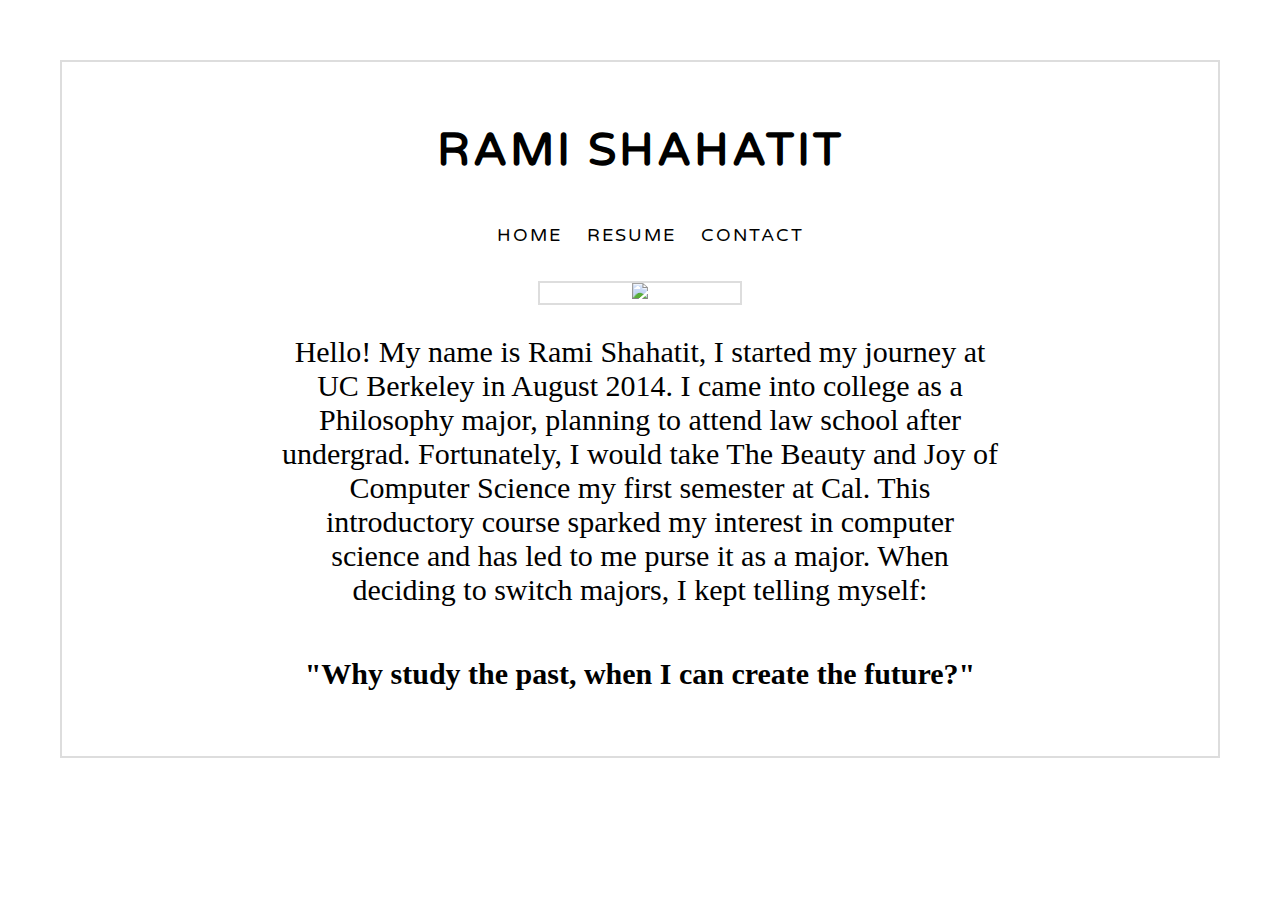
==== index.html @ 4528e90c "should look good on phones now too" ====
<!DOCTYPE html>
<html>
	<head>
  	<title>Rami Shahatit</title>
	<meta name="viewport" content="width=device-width, initial-scale=1.0">
    
    
    <link rel="stylesheet" type="text/css" href="style.css">
    
    <link href="https://fonts.googleapis.com/css?family=Varela+Round:400" rel="stylesheet">
		
    <link href="https://fonts.googleapis.com/css?family=Playfair+Display+SC:900" rel="stylesheet">
	</head>
 <body>
   
  <div class="name">
    <h1><a href="https://rshahatit.github.io/ramishahatit/">Rami Shahatit</a></h1>  
		<ul>
  		<li><a href="https://rshahatit.github.io/ramishahatit/"> Home</a></li>
  		<li><a href="Rami Nader Shahatit Resume.pdf">Resume</a></li>
  		<li><a href="https://rshahatit.github.io/contact/">Contact</a></li>
		</ul>
	</div>

	<div class=pic>
    <img 		src="https://media.licdn.com/mpr/mpr/shrinknp_200_200/p/6/005/092/2af/2ea91c5.jpg"> 
	</div>
 
<div class=text>
  <p>Hello! My name is Rami Shahatit, I started my journey at UC Berkeley in August 2014. I came into college as a Philosophy major, planning to attend law school after undergrad. Fortunately, I would take The Beauty and Joy of Computer Science my first semester at Cal. This introductory course sparked my interest in computer science and has led to me purse it as a major. When deciding to switch majors, I kept telling myself:
  </p>
  <h2>"Why study the past, when I can create the future?"</h2>
</div>
<div class="social-media">
<div class="addthis_inline_follow_toolbox"></div>
<script type="text/javascript" src="//s7.addthis.com/js/300/addthis_widget.js#pubid=ra-5871d2c6fc3ada2f"></script> 
   </div>
</body>
</html>
---- style.css ----
* {
  display: border-box;

}

body {
  background-color: #fff;
  padding: 20px;  
  border: 2px solid rgb(221, 221, 221);
  margin: 60px;
}

h1 {
  font-family: Varela Round, arial,sans-serif;
  font-size: 46px;
  color: black;
  padding-top: 10px;
  letter-spacing: 3px;
  text-transform: uppercase;
  text-size-adjust:100%;
  
}

h1 a {
  color: black;
  text-decoration: none;
}
.name {
  text-align: center;
  margin-bottom: 20px;
}


ul {
  display:inline-block;
  font-size:12px;
  letter-spacing: 2px;
  text-size-adjust:100%;  
}


li {
  font-size:18px;
  line-height: 1.6em;
  font-weight: normal;
  display:inline-block;
  text-align:center;
  margin-right: 20px;
}

li a {
  font-family: Varela Round, arial,sans-serif;
  color: black;
  display:inline-block;
  text-decoration: none;
  text-align:center;
  text-transform: uppercase;
}


.pic {
  border: 2px solid rgb(221, 221, 221);
  width: 200px;
  display:block;
  margin: 0px auto;
  text-align: center;
	vertical-align: middle;  
}

p, h2 {
  text-align: center;
  padding-left: 200px;
  padding-bottom: 20px;
  padding-right: 200px;
  font-size: 30px;
}

.social-media  {
  text-align: center;
  width: 300px;
	float: right;
  display: inline-block;
}
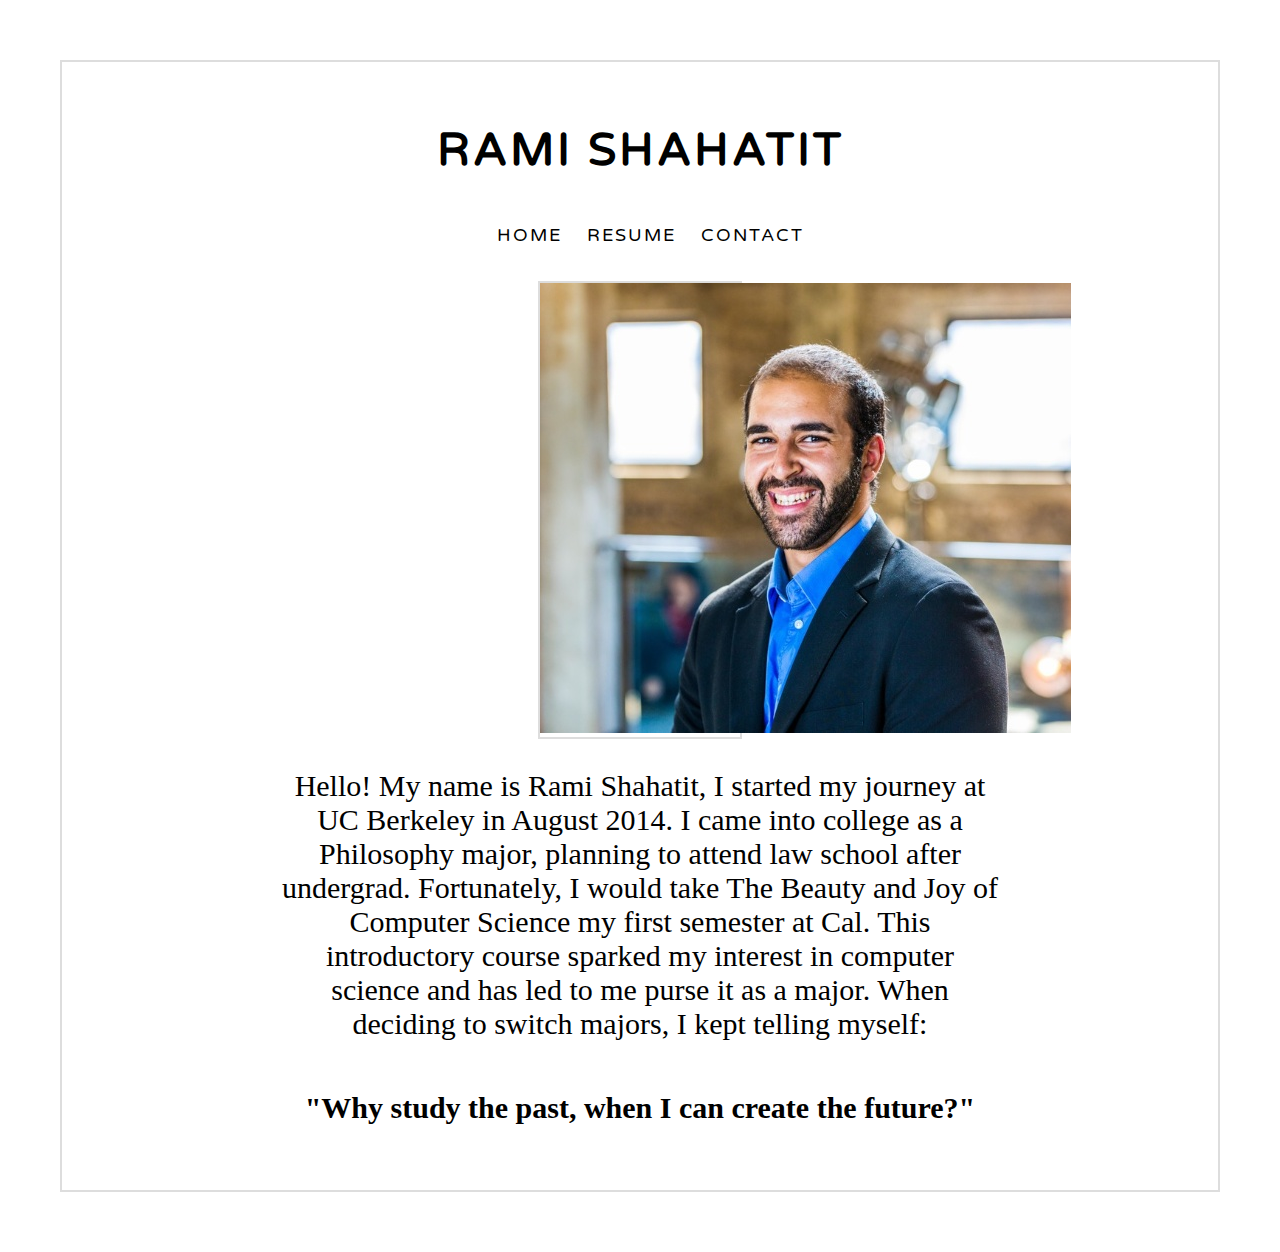
==== commit 9fe6a248: "Update index.html" ====
--- a/index.html
+++ b/index.html
@@ -24,7 +24,7 @@
 	</div>
 
 	<div class=pic>
-    <img 		src="https://media.licdn.com/mpr/mpr/shrinknp_200_200/p/6/005/092/2af/2ea91c5.jpg"> 
+    <img 		src="https://rshahatit.github.io/rami_headshot.png"> 
 	</div>
  
 <div class=text>
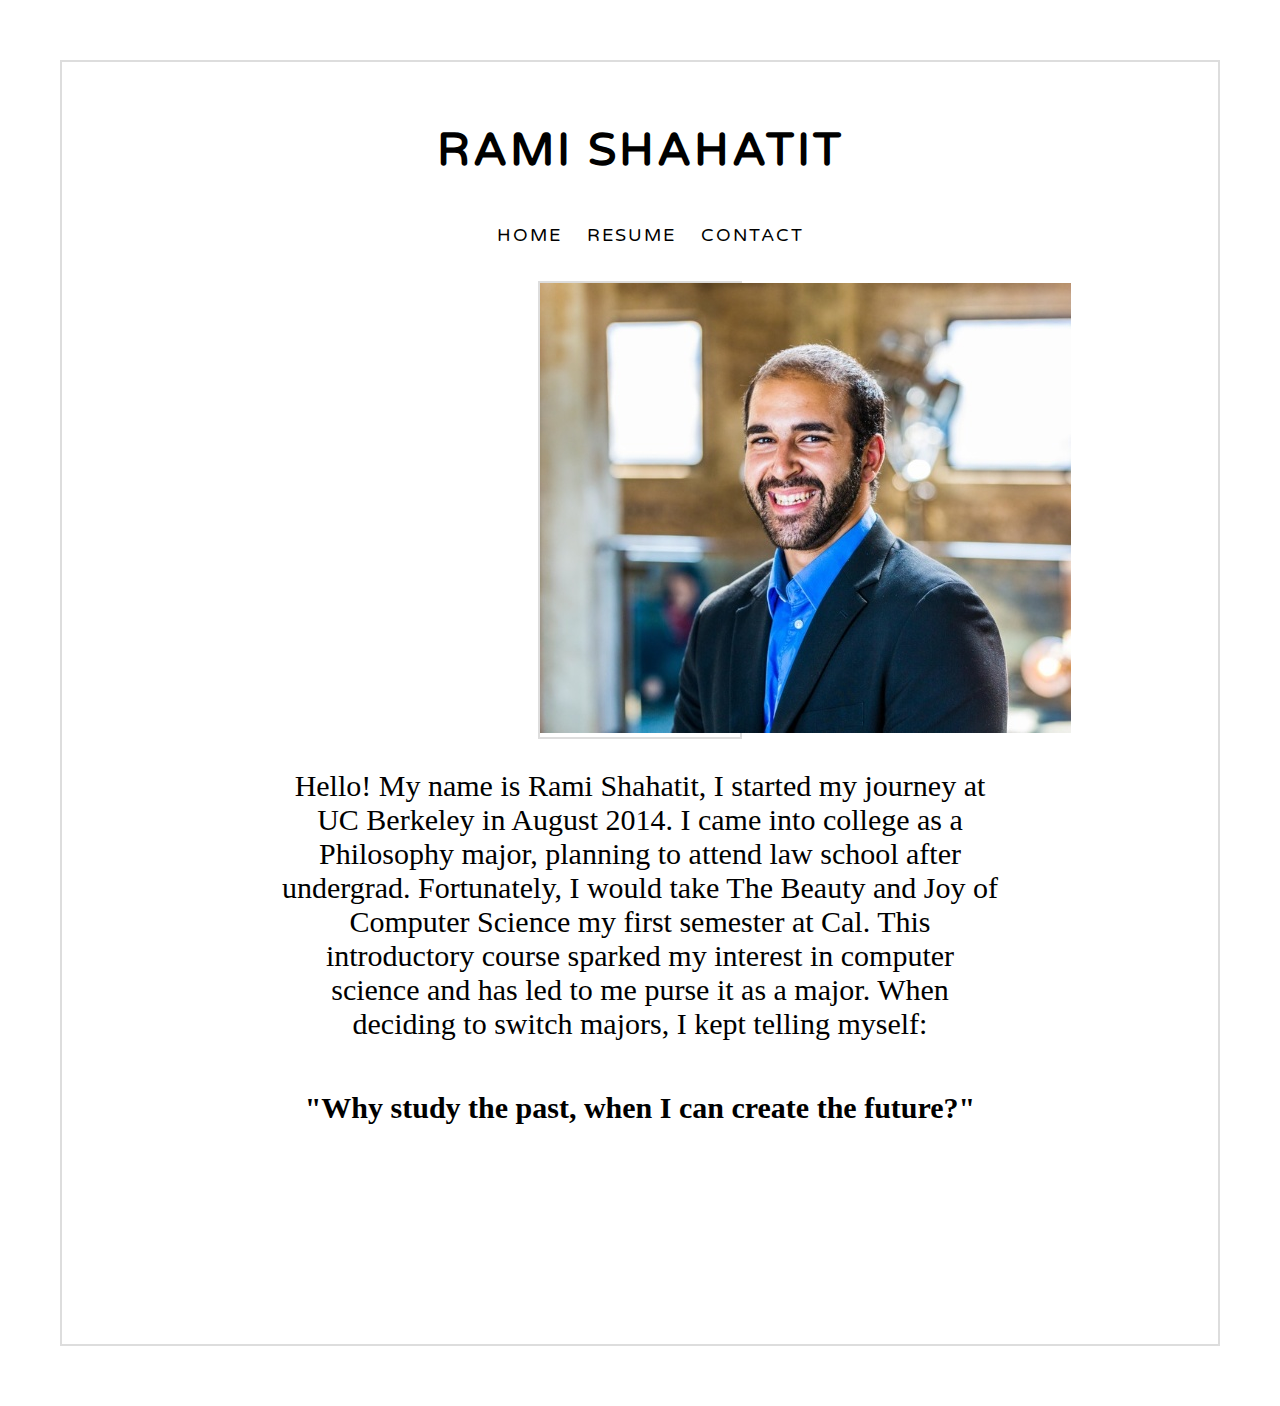
==== commit 05f234d4: "Update index.html" ====
--- a/index.html
+++ b/index.html
@@ -11,6 +11,8 @@
     <link href="https://fonts.googleapis.com/css?family=Varela+Round:400" rel="stylesheet">
 		
     <link href="https://fonts.googleapis.com/css?family=Playfair+Display+SC:900" rel="stylesheet">
+    <script type="text/javascript" src="//code.jquery.com/jquery-1.10.2.min.js"></script>
+    <script type="text/javascript" src="http://s3.amazonaws.com/codecademy-content/courses/hour-of-code/js/alphabet.js"></script>
 	</head>
  <body>
    
@@ -24,7 +26,7 @@
 	</div>
 
 	<div class=pic>
-    <img 		src="https://rshahatit.github.io/rami_headshot.png"> 
+    <img 		src="rami_headshot.png"> 
 	</div>
  
 <div class=text>
@@ -36,5 +38,9 @@
 <div class="addthis_inline_follow_toolbox"></div>
 <script type="text/javascript" src="//s7.addthis.com/js/300/addthis_widget.js#pubid=ra-5871d2c6fc3ada2f"></script> 
    </div>
+<canvas id="myCanvas"></canvas>
+    <script type="text/javascript" src="http://s3.amazonaws.com/codecademy-content/courses/hour-of-code/js/bubbles.js"></script>
+    <script type="text/javascript" src="main.js"></script>
+<script type="text/javascript" src="main.js"></script>
 </body>
 </html>
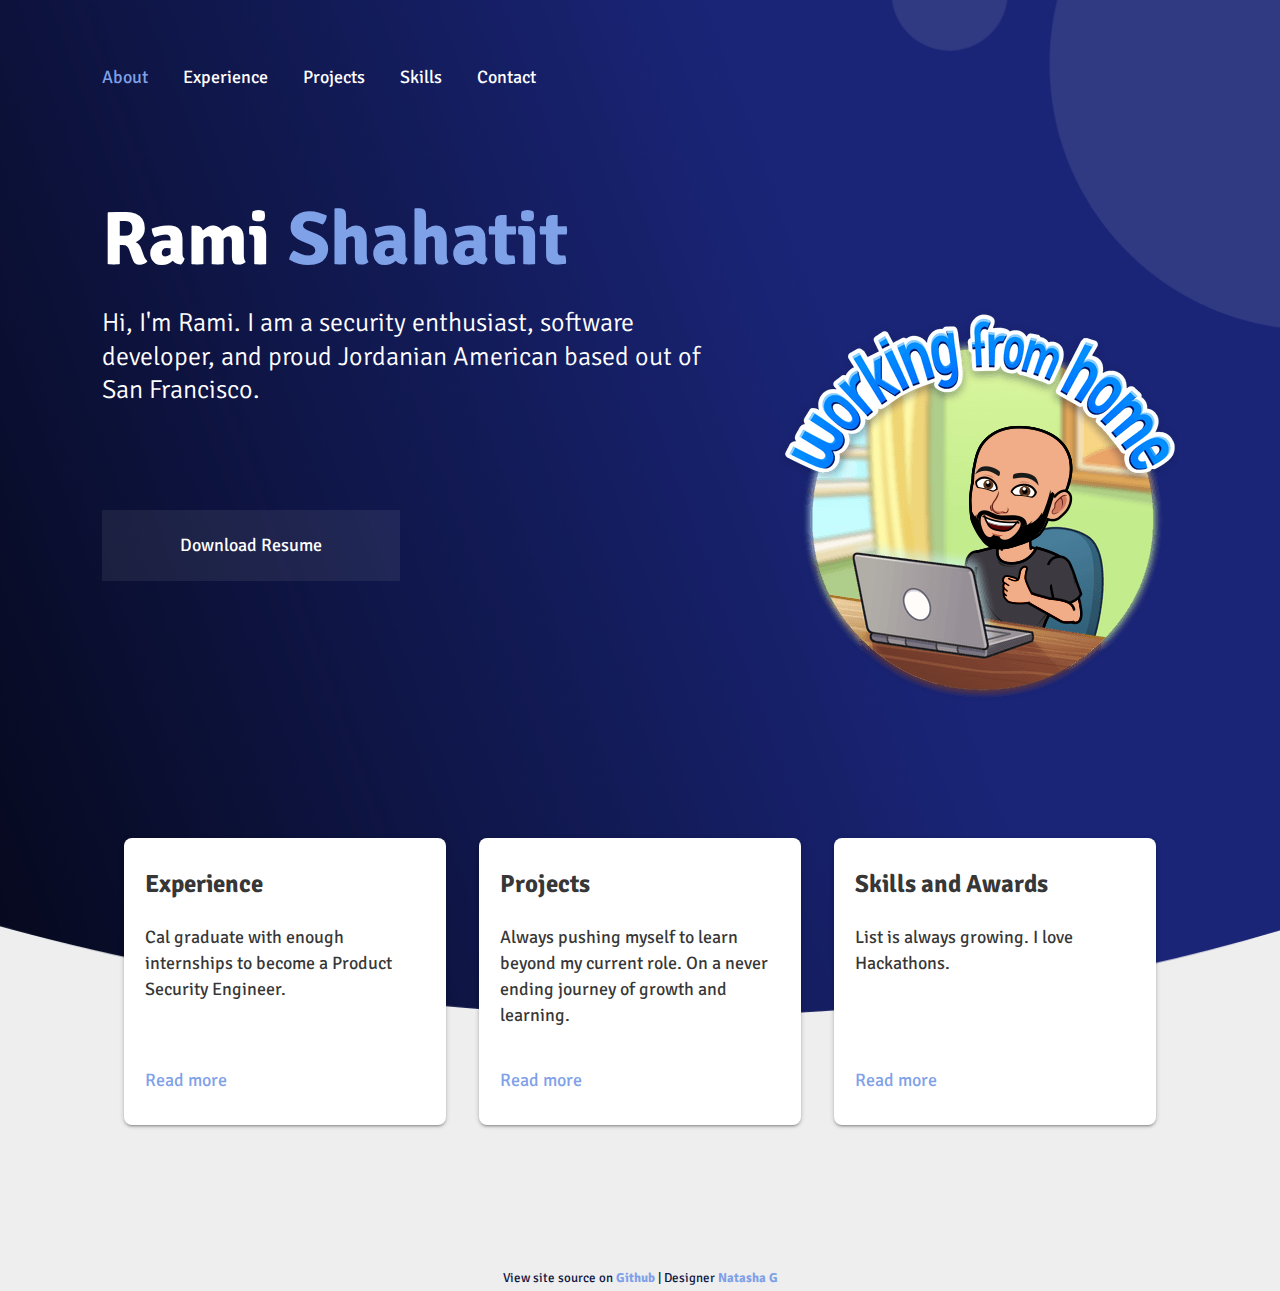
==== commit 2ddac6c0: "Updates" ====
--- a/index.html
+++ b/index.html
@@ -1,46 +1,17 @@
-
-<!DOCTYPE html>
-<html>
-	<head>
-  	<title>Rami Shahatit</title>
-	<meta name="viewport" content="width=device-width, initial-scale=1.0">
-    
-    
-    <link rel="stylesheet" type="text/css" href="style.css">
-    
-    <link href="https://fonts.googleapis.com/css?family=Varela+Round:400" rel="stylesheet">
-		
-    <link href="https://fonts.googleapis.com/css?family=Playfair+Display+SC:900" rel="stylesheet">
-    <script type="text/javascript" src="//code.jquery.com/jquery-1.10.2.min.js"></script>
-    <script type="text/javascript" src="http://s3.amazonaws.com/codecademy-content/courses/hour-of-code/js/alphabet.js"></script>
-	</head>
- <body>
-   
-  <div class="name">
-    <h1><a href="https://rshahatit.github.io/ramishahatit/">Rami Shahatit</a></h1>  
-		<ul>
-  		<li><a href="https://rshahatit.github.io/ramishahatit/"> Home</a></li>
-  		<li><a href="Rami Nader Shahatit Resume.pdf">Resume</a></li>
-  		<li><a href="https://rshahatit.github.io/contact/">Contact</a></li>
-		</ul>
-	</div>
-
-	<div class=pic>
-    <img 		src="rami_headshot.png"> 
-	</div>
- 
-<div class=text>
-  <p>Hello! My name is Rami Shahatit, I started my journey at UC Berkeley in August 2014. I came into college as a Philosophy major, planning to attend law school after undergrad. Fortunately, I would take The Beauty and Joy of Computer Science my first semester at Cal. This introductory course sparked my interest in computer science and has led to me purse it as a major. When deciding to switch majors, I kept telling myself:
-  </p>
-  <h2>"Why study the past, when I can create the future?"</h2>
-</div>
-<div class="social-media">
-<div class="addthis_inline_follow_toolbox"></div>
-<script type="text/javascript" src="//s7.addthis.com/js/300/addthis_widget.js#pubid=ra-5871d2c6fc3ada2f"></script> 
-   </div>
-<canvas id="myCanvas"></canvas>
-    <script type="text/javascript" src="http://s3.amazonaws.com/codecademy-content/courses/hour-of-code/js/bubbles.js"></script>
-    <script type="text/javascript" src="main.js"></script>
-<script type="text/javascript" src="main.js"></script>
-</body>
-</html>
+<!DOCTYPE html><html><head><meta charSet="utf-8"/><meta http-equiv="x-ua-compatible" content="ie=edge"/><meta name="viewport" content="width=device-width, initial-scale=1, shrink-to-fit=no"/><style data-href="/styles.8d47ce182ec7eeac3d80.css">.line{position:absolute;border-left:1px solid #7fa1e8;left:10px;bottom:0;top:0}.circle{width:21px;height:21px;line-height:21px;border-radius:50%;background:#7fa1e8;color:#fff;text-align:center}.circle,.step{position:relative}.step{padding:0 5px 50px 0;min-height:32px;display:flex}.experience-stepper .step:last-of-type{padding:0 5px 0 0}@media (max-width:700px){.experience-stepper .step:last-of-type,.step{padding:0}}.react-tabs{-webkit-tap-highlight-color:transparent}.react-tabs__tab-list{margin:0 0 100px;padding:0;text-align:center}.react-tabs__tab{display:inline-block;border-bottom:none;bottom:-1px;position:relative;list-style:none;padding:6px 12px;cursor:pointer;border-right:1px solid #eee;color:#fff}.react-tabs__tab:last-of-type{border-right:none}.react-tabs__tab--selected{color:#7fa1e8}.react-tabs__tab--disabled{color:grey;cursor:default}.react-tabs__tab:focus{outline:none}.react-tabs__tab-panel{display:none}.react-tabs__tab-panel--selected{display:block}@media (max-width:700px){.react-tabs__tab-list{margin:0 0 20px}.react-tabs__tab{font-size:14px}}html{font-family:Signika,sans-serif;-ms-text-size-adjust:100%;-webkit-text-size-adjust:100%}body{margin:0;background-color:#eee}article,aside,details,figcaption,figure,footer,header,main,menu,nav,section,summary{display:block}audio,canvas,progress,video{display:inline-block}audio:not([controls]){display:none;height:0}progress{vertical-align:baseline}[hidden],template{display:none}a{background-color:transparent;-webkit-text-decoration-skip:objects}a:active,a:hover{outline-width:0}abbr[title]{border-bottom:none;text-decoration:underline;-webkit-text-decoration:underline dotted;text-decoration:underline dotted}b,strong{font-weight:inherit;font-weight:bolder}dfn{font-style:italic}h1{font-size:2em;margin:.67em 0}mark{background-color:#ff0;color:#000}small{font-size:80%}sub,sup{font-size:75%;line-height:0;position:relative;vertical-align:baseline}sub{bottom:-.25em}sup{top:-.5em}img{border-style:none}svg:not(:root){overflow:hidden}code,kbd,pre,samp{font-family:monospace,monospace;font-size:1em}figure{margin:1em 40px}hr{box-sizing:content-box;height:0;overflow:visible}button,input,optgroup,select,textarea{font:inherit;margin:0}optgroup{font-weight:700}button,input{overflow:visible}button,select{text-transform:none}[type=reset],[type=submit],button,html [type=button]{-webkit-appearance:button}[type=button]::-moz-focus-inner,[type=reset]::-moz-focus-inner,[type=submit]::-moz-focus-inner,button::-moz-focus-inner{border-style:none;padding:0}[type=button]:-moz-focusring,[type=reset]:-moz-focusring,[type=submit]:-moz-focusring,button:-moz-focusring{outline:1px dotted ButtonText}fieldset{border:1px solid silver;margin:0 2px;padding:.35em .625em .75em}legend{box-sizing:border-box;color:inherit;display:table;max-width:100%;padding:0;white-space:normal}textarea{overflow:auto}[type=checkbox],[type=radio]{box-sizing:border-box;padding:0}[type=number]::-webkit-inner-spin-button,[type=number]::-webkit-outer-spin-button{height:auto}[type=search]{-webkit-appearance:textfield;outline-offset:-2px}[type=search]::-webkit-search-cancel-button,[type=search]::-webkit-search-decoration{-webkit-appearance:none}::-webkit-input-placeholder{color:inherit;opacity:.54}::-webkit-file-upload-button{-webkit-appearance:button;font:inherit}html{font:112.5%/1.45em georgia,serif;box-sizing:border-box;overflow-y:scroll}*,:after,:before{box-sizing:inherit}body{color:rgba(0,0,0,.8);font-family:Signika,sans-serif;font-weight:400;word-wrap:break-word;-webkit-font-kerning:normal;font-kerning:normal;-ms-font-feature-settings:"kern","liga","clig","calt";font-feature-settings:"kern","liga","clig","calt"}img{max-width:100%;padding:0;margin:0 0 1.45rem}h1{font-size:2.25rem}h1,h2{padding:0;margin:0 0 1.45rem;color:inherit;font-family:Signika,sans-serif;font-weight:700;text-rendering:optimizeLegibility;line-height:1.1}h2{font-size:1.62671rem}h3{font-size:1.38316rem}h3,h4{padding:0;margin:0 0 1.45rem;color:inherit;font-family:Signika,sans-serif;font-weight:700;text-rendering:optimizeLegibility;line-height:1.1}h4{font-size:1rem}h5{font-size:.85028rem}h5,h6{padding:0;margin:0 0 1.45rem;color:inherit;font-family:Signika,sans-serif;font-weight:700;text-rendering:optimizeLegibility;line-height:1.1}h6{font-size:.78405rem}hgroup{padding:0;margin:0 0 1.45rem}ol,ul{padding:0;margin:0 0 1.45rem 1.45rem;list-style-position:outside;list-style-image:none}dd,dl,figure,p{padding:0;margin:0 0 1.45rem}pre{margin:0 0 1.45rem;font-size:.85rem;line-height:1.42;background:rgba(0,0,0,.04);border-radius:3px;overflow:auto;word-wrap:normal;padding:1.45rem}table{font-size:1rem;line-height:1.45rem;border-collapse:collapse;width:100%}fieldset,table{padding:0;margin:0 0 1.45rem}blockquote{padding:0;margin:0 1.45rem 1.45rem}form,iframe,noscript{padding:0;margin:0 0 1.45rem}hr{padding:0;margin:0 0 calc(1.45rem - 1px);background:rgba(0,0,0,.2);border:none;height:1px}address{padding:0;margin:0 0 1.45rem}b,dt,strong,th{font-weight:700}li{margin-bottom:.725rem}ol li,ul li{padding-left:0}li>ol,li>ul{margin-left:1.45rem;margin-bottom:.725rem;margin-top:.725rem}blockquote :last-child,li :last-child,p :last-child{margin-bottom:0}li>p{margin-bottom:.725rem}code,kbd,samp{font-size:.85rem;line-height:1.45rem}abbr,abbr[title],acronym{border-bottom:1px dotted rgba(0,0,0,.5);cursor:help}abbr[title]{text-decoration:none}td,th,thead{text-align:left}td,th{border-bottom:1px solid rgba(0,0,0,.12);font-feature-settings:"tnum";-moz-font-feature-settings:"tnum";-ms-font-feature-settings:"tnum";-webkit-font-feature-settings:"tnum";padding:.725rem .96667rem calc(.725rem - 1px)}td:first-child,th:first-child{padding-left:0}td:last-child,th:last-child{padding-right:0}code,tt{background-color:rgba(0,0,0,.04);border-radius:3px;font-family:SFMono-Regular,Consolas,Roboto Mono,Droid Sans Mono,Liberation Mono,Menlo,Courier,monospace;padding:.2em 0}pre code{background:none;line-height:1.42}code:after,code:before,tt:after,tt:before{letter-spacing:-.2em;content:" "}pre code:after,pre code:before,pre tt:after,pre tt:before{content:""}div,p{font-family:Signika,sans-serif}.Wrapper{background-image:url(/static/blue-bg-4283e44d7dfa85772dfaaf86985c945a.png);width:100%;background-repeat:no-repeat;background-size:cover;min-height:100vh;height:auto;background-position:bottom;padding:5% 8%;position:relative}div.cutBackground{height:113vh}.defaultFooter{box-sizing:border-box;text-align:center;font-size:small}.defaultFooter p{color:#0f1645}.defaultFooter a{color:#7fa1e8;font-weight:700;text-decoration:none}.footerAbsolute{text-align:CENTER;bottom:0;margin:0 -8% -5%;position:absolute;width:100%;box-sizing:border-box;background-color:#eee}div.footerInitial{position:inherit}@media only screen and (max-width:480px){html{font-size:100%}div.cutBackground{height:auto}div.defaultFooter{padding:5% 0 0;text-align:CENTER;bottom:0;margin:0 -8% -5%;position:absolute;width:100%;box-sizing:border-box;background-color:#eee}}</style><meta name="generator" content="Gatsby 2.21.9"/><title data-react-helmet="true">Rami Shahatit</title><link data-react-helmet="true" rel="shortcut icon" type="image/png" href="/static/rami_code-6950cb563071a5a9abdd05ad595f768f.png"/><meta data-react-helmet="true" name="description" content="Hi, I&#x27;m Rami. I am a security enthusiast, software developer and proud Jordanian American based out of San Francisco."/><meta data-react-helmet="true" name="keywords" content="Rami Shahatit, workday, security engineer, developer, fullstack engineer, software developer, San Francisco, software engineer, engineer, Incident Handler, GCIH Handler"/><meta data-react-helmet="true" name="author" content="Rami Shahatit"/><meta data-react-helmet="true" name="copyright" content="Rami Shahatit, Copyright (c) 2018"/><style data-styled="bXCpGx inDCvd dMcfOy ktlyJr bZsmhp gLySti dePHFe eQoPyj" data-styled-version="4.4.1">
+/* sc-component-id: NavLink__LinkNav-sc-1qd53nz-0 */
+.inDCvd{color:#ffffff;margin-right:35px;-webkit-transition:color 0.2s ease-out;transition:color 0.2s ease-out;-webkit-text-decoration:none;text-decoration:none;} .inDCvd:hover{color:#7fa1e8;-webkit-transition:color 0.2s;transition:color 0.2s;} .inDCvd.active{color:#7fa1e8;} @media (max-width:700px){.inDCvd{margin-right:14px;}.inDCvd:last-of-type{display:-webkit-box;display:-webkit-flex;display:-ms-flexbox;display:flex;}}
+/* sc-component-id: layout__Wrapper-hxrybn-0 */
+.bXCpGx{background-image:url(/static/blue-bg-4283e44d7dfa85772dfaaf86985c945a.png);width:100%;background-repeat:no-repeat;background-size:cover;min-height:100vh;height:auto;background-position:bottom;padding:5% 8%;position:relative;} @media (max-width:700px){.bXCpGx{min-height:100vh;height:auto;}}
+/* sc-component-id: AboutBox__Box-sc-14wdq9e-0 */
+.eQoPyj{min-height:287px;border-radius:8px;background-color:#ffffff;box-shadow:0 2px 2px 0 rgba(0,0,0,0.14),0 3px 1px -2px rgba(0,0,0,0.12),0 1px 5px 0 rgba(0,0,0,0.2);padding:3% 2%;margin-right:3%;margin-bottom:3%;width:30%;max-width:340px;display:-webkit-box;display:-webkit-flex;display:-ms-flexbox;display:flex;-webkit-flex-direction:column;-ms-flex-direction:column;flex-direction:column;-webkit-transition:box-shadow 0.5s ease-out;transition:box-shadow 0.5s ease-out;} .eQoPyj:hover{box-shadow:0 8px 17px 2px rgba(0,0,0,0.14),0 3px 14px 2px rgba(0,0,0,0.12),0 5px 5px -3px rgba(0,0,0,0.2);-webkit-transition:box-shadow 0.5s;transition:box-shadow 0.5s;} .eQoPyj:last-of-type{margin-right:0;} .eQoPyj a{margin-top:auto;color:#7fa1e8;-webkit-text-decoration:none;text-decoration:none;} @media (max-width:700px){.eQoPyj{width:100%;min-height:auto;padding:5%;}}
+/* sc-component-id: indexStyle__UserWrapper-sc-16oz090-0 */
+.dMcfOy{margin:10% auto;}
+/* sc-component-id: indexStyle__UserTitle-sc-16oz090-1 */
+.ktlyJr{font-size:4.2em;font-weight:bold;color:#ffffff;} .ktlyJr span{color:#7fa1e8;} @media (max-width:700px){.ktlyJr{font-size:3em;}}
+/* sc-component-id: indexStyle__UserDescription-sc-16oz090-2 */
+.bZsmhp{display:-webkit-box;display:-webkit-flex;display:-ms-flexbox;display:flex;-webkit-align-items:flex-start;-webkit-box-align:flex-start;-ms-flex-align:flex-start;align-items:flex-start;-webkit-box-pack:space-evenly;-webkit-justify-content:space-evenly;-ms-flex-pack:space-evenly;justify-content:space-evenly;margin-bottom:10%;} .bZsmhp p{color:#ffffff;max-width:90%;font-weight:300;font-size:26px;line-height:1.3;margin-bottom:15%;} .bZsmhp img{max-width:50%;} @media (max-width:700px){.bZsmhp{-webkit-flex-direction:column-reverse;-ms-flex-direction:column-reverse;flex-direction:column-reverse;}.bZsmhp img{max-width:100%;}.bZsmhp p{max-width:100%;font-size:19px;}}
+/* sc-component-id: indexStyle__DownloadButton-sc-16oz090-3 */
+.gLySti{width:298px;height:71px;background-color:rgba(188,188,188,0.1);box-sizing:border-box;display:-webkit-box;display:-webkit-flex;display:-ms-flexbox;display:flex;-webkit-align-items:center;-webkit-box-align:center;-ms-flex-align:center;align-items:center;-webkit-box-pack:CENTER;-webkit-justify-content:CENTER;-ms-flex-pack:CENTER;justify-content:CENTER;-webkit-text-decoration:none;text-decoration:none;color:#ffffff;cursor:pointer;} .gLySti:hover{color:#7fa1e8;} @media (max-width:700px){.gLySti{width:100%;}}
+/* sc-component-id: indexStyle__UserTopic-sc-16oz090-4 */
+.dePHFe{display:-webkit-box;display:-webkit-flex;display:-ms-flexbox;display:flex;-webkit-box-pack:center;-webkit-justify-content:center;-ms-flex-pack:center;justify-content:center;} @media (max-width:700px){.dePHFe{-webkit-flex-direction:column;-ms-flex-direction:column;flex-direction:column;}}</style><link href="https://fonts.googleapis.com/css?family=Signika|Source+Sans+Pro:300,400,600" rel="stylesheet"/><link as="script" rel="preload" href="/webpack-runtime-5dc082dba0736105ef8a.js"/><link as="script" rel="preload" href="/framework-da8c6e3ed6a1d0c32925.js"/><link as="script" rel="preload" href="/app-934c8deae55b869ac55d.js"/><link as="script" rel="preload" href="/styles-f12963b3798c232a68f6.js"/><link as="script" rel="preload" href="/c0c6e6180cd3025d3a746241a59573731da1a73f-42a1892baeb349579ae3.js"/><link as="script" rel="preload" href="/component---src-pages-index-js-79a35783086667eced9a.js"/><link as="fetch" rel="preload" href="/page-data/index/page-data.json" crossorigin="anonymous"/><link as="fetch" rel="preload" href="/page-data/app-data.json" crossorigin="anonymous"/></head><body><div id="___gatsby"><div style="outline:none" tabindex="-1" id="gatsby-focus-wrapper"><div class="layout__Wrapper-hxrybn-0 bXCpGx cutBackground"><nav class="nav"><div class="nav-list"><a aria-current="page" exact="true" class="NavLink__LinkNav-sc-1qd53nz-0 inDCvd active" href="/">About</a><a exact="true" class="NavLink__LinkNav-sc-1qd53nz-0 inDCvd" href="/experience">Experience</a><a exact="true" class="NavLink__LinkNav-sc-1qd53nz-0 inDCvd" href="/projects">Projects</a><a exact="true" class="NavLink__LinkNav-sc-1qd53nz-0 inDCvd" href="/skills">Skills</a><a exact="true" class="NavLink__LinkNav-sc-1qd53nz-0 inDCvd" href="/contact">Contact</a></div></nav><div class="indexStyle__UserWrapper-sc-16oz090-0 dMcfOy"><h1 class="indexStyle__UserTitle-sc-16oz090-1 ktlyJr">Rami <span>Shahatit</span></h1><div class="indexStyle__UserDescription-sc-16oz090-2 bZsmhp"><div><p>Hi, I&#x27;m Rami. I am a security enthusiast, software developer, and proud Jordanian American based out of San Francisco.</p><a href="https://github.com/Rshahatit/ramishahatit-react/raw/master/Rami_Shahatit_Resume_2020%20(2).pdf" download="" title="Resume" class="indexStyle__DownloadButton-sc-16oz090-3 gLySti">Download Resume</a></div><img src="/static/rami_wfh-99a39b3e82011d9308310505b05287d0.png" alt="rami self"/></div><div class="indexStyle__UserTopic-sc-16oz090-4 dePHFe"><div class="AboutBox__Box-sc-14wdq9e-0 eQoPyj"><h3>Experience</h3><p> <!-- -->Cal graduate with enough internships to become a Product Security Engineer.</p><a href="/experience">Read more</a></div><div class="AboutBox__Box-sc-14wdq9e-0 eQoPyj"><h3>Projects</h3><p> <!-- -->Always pushing myself to learn beyond my current role. On a never ending journey of growth and learning.</p><a href="/projects">Read more</a></div><div class="AboutBox__Box-sc-14wdq9e-0 eQoPyj"><h3>Skills and Awards</h3><p> <!-- -->List is always growing. I love Hackathons.</p><a href="/skills">Read more</a></div></div></div><div class="defaultFooter footerInitial"><p>View site source on <a href="https://github.com/rashmiap/personal-website-react">Github</a> | Designer <a href="https://www.behance.net/ntshgdwn3596">Natasha G</a></p></div></div></div><div id="gatsby-announcer" style="position:absolute;top:0;width:1px;height:1px;padding:0;overflow:hidden;clip:rect(0, 0, 0, 0);white-space:nowrap;border:0" aria-live="assertive" aria-atomic="true"></div></div><script id="gatsby-script-loader">/*<![CDATA[*/window.pagePath="/";/*]]>*/</script><script id="gatsby-chunk-mapping">/*<![CDATA[*/window.___chunkMapping={"app":["/app-934c8deae55b869ac55d.js"],"component---src-pages-404-js":["/component---src-pages-404-js-e5926e9c00e41d02113a.js"],"component---src-pages-contact-js":["/component---src-pages-contact-js-8ce76c7b3018fcfbdaab.js"],"component---src-pages-experience-js":["/component---src-pages-experience-js-fcfcf2841af1f2a121f6.js"],"component---src-pages-index-js":["/component---src-pages-index-js-79a35783086667eced9a.js"],"component---src-pages-projects-js":["/component---src-pages-projects-js-fbb68e564d9b83f4641c.js"],"component---src-pages-skills-js":["/component---src-pages-skills-js-d871c46fb5cf157fa050.js"]};/*]]>*/</script><script src="/component---src-pages-index-js-79a35783086667eced9a.js" async=""></script><script src="/c0c6e6180cd3025d3a746241a59573731da1a73f-42a1892baeb349579ae3.js" async=""></script><script src="/styles-f12963b3798c232a68f6.js" async=""></script><script src="/app-934c8deae55b869ac55d.js" async=""></script><script src="/framework-da8c6e3ed6a1d0c32925.js" async=""></script><script src="/webpack-runtime-5dc082dba0736105ef8a.js" async=""></script></body></html>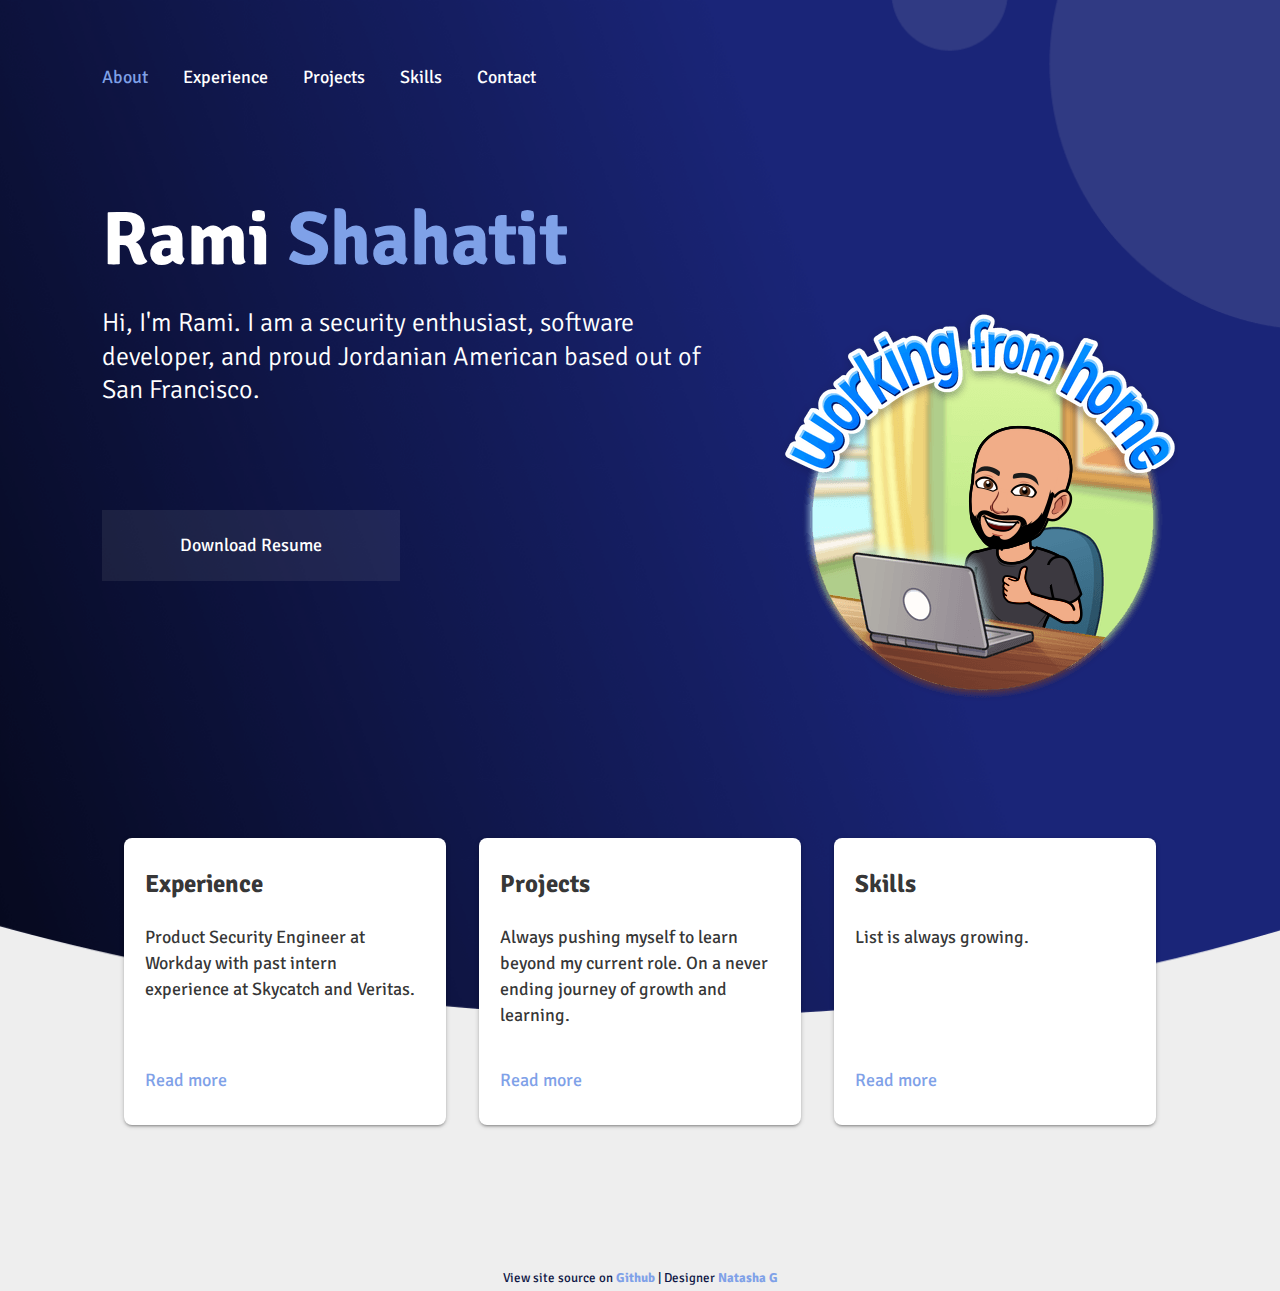
==== commit c2534c80: "Updates" ====
--- a/index.html
+++ b/index.html
@@ -14,4 +14,4 @@
 /* sc-component-id: indexStyle__DownloadButton-sc-16oz090-3 */
 .gLySti{width:298px;height:71px;background-color:rgba(188,188,188,0.1);box-sizing:border-box;display:-webkit-box;display:-webkit-flex;display:-ms-flexbox;display:flex;-webkit-align-items:center;-webkit-box-align:center;-ms-flex-align:center;align-items:center;-webkit-box-pack:CENTER;-webkit-justify-content:CENTER;-ms-flex-pack:CENTER;justify-content:CENTER;-webkit-text-decoration:none;text-decoration:none;color:#ffffff;cursor:pointer;} .gLySti:hover{color:#7fa1e8;} @media (max-width:700px){.gLySti{width:100%;}}
 /* sc-component-id: indexStyle__UserTopic-sc-16oz090-4 */
-.dePHFe{display:-webkit-box;display:-webkit-flex;display:-ms-flexbox;display:flex;-webkit-box-pack:center;-webkit-justify-content:center;-ms-flex-pack:center;justify-content:center;} @media (max-width:700px){.dePHFe{-webkit-flex-direction:column;-ms-flex-direction:column;flex-direction:column;}}</style><link href="https://fonts.googleapis.com/css?family=Signika|Source+Sans+Pro:300,400,600" rel="stylesheet"/><link as="script" rel="preload" href="/webpack-runtime-5dc082dba0736105ef8a.js"/><link as="script" rel="preload" href="/framework-da8c6e3ed6a1d0c32925.js"/><link as="script" rel="preload" href="/app-934c8deae55b869ac55d.js"/><link as="script" rel="preload" href="/styles-f12963b3798c232a68f6.js"/><link as="script" rel="preload" href="/c0c6e6180cd3025d3a746241a59573731da1a73f-42a1892baeb349579ae3.js"/><link as="script" rel="preload" href="/component---src-pages-index-js-79a35783086667eced9a.js"/><link as="fetch" rel="preload" href="/page-data/index/page-data.json" crossorigin="anonymous"/><link as="fetch" rel="preload" href="/page-data/app-data.json" crossorigin="anonymous"/></head><body><div id="___gatsby"><div style="outline:none" tabindex="-1" id="gatsby-focus-wrapper"><div class="layout__Wrapper-hxrybn-0 bXCpGx cutBackground"><nav class="nav"><div class="nav-list"><a aria-current="page" exact="true" class="NavLink__LinkNav-sc-1qd53nz-0 inDCvd active" href="/">About</a><a exact="true" class="NavLink__LinkNav-sc-1qd53nz-0 inDCvd" href="/experience">Experience</a><a exact="true" class="NavLink__LinkNav-sc-1qd53nz-0 inDCvd" href="/projects">Projects</a><a exact="true" class="NavLink__LinkNav-sc-1qd53nz-0 inDCvd" href="/skills">Skills</a><a exact="true" class="NavLink__LinkNav-sc-1qd53nz-0 inDCvd" href="/contact">Contact</a></div></nav><div class="indexStyle__UserWrapper-sc-16oz090-0 dMcfOy"><h1 class="indexStyle__UserTitle-sc-16oz090-1 ktlyJr">Rami <span>Shahatit</span></h1><div class="indexStyle__UserDescription-sc-16oz090-2 bZsmhp"><div><p>Hi, I&#x27;m Rami. I am a security enthusiast, software developer, and proud Jordanian American based out of San Francisco.</p><a href="https://github.com/Rshahatit/ramishahatit-react/raw/master/Rami_Shahatit_Resume_2020%20(2).pdf" download="" title="Resume" class="indexStyle__DownloadButton-sc-16oz090-3 gLySti">Download Resume</a></div><img src="/static/rami_wfh-99a39b3e82011d9308310505b05287d0.png" alt="rami self"/></div><div class="indexStyle__UserTopic-sc-16oz090-4 dePHFe"><div class="AboutBox__Box-sc-14wdq9e-0 eQoPyj"><h3>Experience</h3><p> <!-- -->Cal graduate with enough internships to become a Product Security Engineer.</p><a href="/experience">Read more</a></div><div class="AboutBox__Box-sc-14wdq9e-0 eQoPyj"><h3>Projects</h3><p> <!-- -->Always pushing myself to learn beyond my current role. On a never ending journey of growth and learning.</p><a href="/projects">Read more</a></div><div class="AboutBox__Box-sc-14wdq9e-0 eQoPyj"><h3>Skills and Awards</h3><p> <!-- -->List is always growing. I love Hackathons.</p><a href="/skills">Read more</a></div></div></div><div class="defaultFooter footerInitial"><p>View site source on <a href="https://github.com/rashmiap/personal-website-react">Github</a> | Designer <a href="https://www.behance.net/ntshgdwn3596">Natasha G</a></p></div></div></div><div id="gatsby-announcer" style="position:absolute;top:0;width:1px;height:1px;padding:0;overflow:hidden;clip:rect(0, 0, 0, 0);white-space:nowrap;border:0" aria-live="assertive" aria-atomic="true"></div></div><script id="gatsby-script-loader">/*<![CDATA[*/window.pagePath="/";/*]]>*/</script><script id="gatsby-chunk-mapping">/*<![CDATA[*/window.___chunkMapping={"app":["/app-934c8deae55b869ac55d.js"],"component---src-pages-404-js":["/component---src-pages-404-js-e5926e9c00e41d02113a.js"],"component---src-pages-contact-js":["/component---src-pages-contact-js-8ce76c7b3018fcfbdaab.js"],"component---src-pages-experience-js":["/component---src-pages-experience-js-fcfcf2841af1f2a121f6.js"],"component---src-pages-index-js":["/component---src-pages-index-js-79a35783086667eced9a.js"],"component---src-pages-projects-js":["/component---src-pages-projects-js-fbb68e564d9b83f4641c.js"],"component---src-pages-skills-js":["/component---src-pages-skills-js-d871c46fb5cf157fa050.js"]};/*]]>*/</script><script src="/component---src-pages-index-js-79a35783086667eced9a.js" async=""></script><script src="/c0c6e6180cd3025d3a746241a59573731da1a73f-42a1892baeb349579ae3.js" async=""></script><script src="/styles-f12963b3798c232a68f6.js" async=""></script><script src="/app-934c8deae55b869ac55d.js" async=""></script><script src="/framework-da8c6e3ed6a1d0c32925.js" async=""></script><script src="/webpack-runtime-5dc082dba0736105ef8a.js" async=""></script></body></html>+.dePHFe{display:-webkit-box;display:-webkit-flex;display:-ms-flexbox;display:flex;-webkit-box-pack:center;-webkit-justify-content:center;-ms-flex-pack:center;justify-content:center;} @media (max-width:700px){.dePHFe{-webkit-flex-direction:column;-ms-flex-direction:column;flex-direction:column;}}</style><link href="https://fonts.googleapis.com/css?family=Signika|Source+Sans+Pro:300,400,600" rel="stylesheet"/><link as="script" rel="preload" href="/webpack-runtime-c8898532b3f33e960425.js"/><link as="script" rel="preload" href="/framework-da8c6e3ed6a1d0c32925.js"/><link as="script" rel="preload" href="/app-934c8deae55b869ac55d.js"/><link as="script" rel="preload" href="/styles-f12963b3798c232a68f6.js"/><link as="script" rel="preload" href="/c0c6e6180cd3025d3a746241a59573731da1a73f-42a1892baeb349579ae3.js"/><link as="script" rel="preload" href="/component---src-pages-index-js-dbb04148d515dbaa1db3.js"/><link as="fetch" rel="preload" href="/page-data/index/page-data.json" crossorigin="anonymous"/><link as="fetch" rel="preload" href="/page-data/app-data.json" crossorigin="anonymous"/></head><body><div id="___gatsby"><div style="outline:none" tabindex="-1" id="gatsby-focus-wrapper"><div class="layout__Wrapper-hxrybn-0 bXCpGx cutBackground"><nav class="nav"><div class="nav-list"><a aria-current="page" exact="true" class="NavLink__LinkNav-sc-1qd53nz-0 inDCvd active" href="/">About</a><a exact="true" class="NavLink__LinkNav-sc-1qd53nz-0 inDCvd" href="/experience">Experience</a><a exact="true" class="NavLink__LinkNav-sc-1qd53nz-0 inDCvd" href="/projects">Projects</a><a exact="true" class="NavLink__LinkNav-sc-1qd53nz-0 inDCvd" href="/skills">Skills</a><a exact="true" class="NavLink__LinkNav-sc-1qd53nz-0 inDCvd" href="/contact">Contact</a></div></nav><div class="indexStyle__UserWrapper-sc-16oz090-0 dMcfOy"><h1 class="indexStyle__UserTitle-sc-16oz090-1 ktlyJr">Rami <span>Shahatit</span></h1><div class="indexStyle__UserDescription-sc-16oz090-2 bZsmhp"><div><p>Hi, I&#x27;m Rami. I am a security enthusiast, software developer, and proud Jordanian American based out of San Francisco.</p><a href="https://github.com/Rshahatit/ramishahatit-react/raw/master/Rami_Shahatit_Resume_2020%20(2).pdf" download="" title="Resume" class="indexStyle__DownloadButton-sc-16oz090-3 gLySti">Download Resume</a></div><img src="/static/rami_wfh-99a39b3e82011d9308310505b05287d0.png" alt="rami self"/></div><div class="indexStyle__UserTopic-sc-16oz090-4 dePHFe"><div class="AboutBox__Box-sc-14wdq9e-0 eQoPyj"><h3>Experience</h3><p> <!-- -->Product Security Engineer at Workday with past intern experience at Skycatch and Veritas.</p><a href="/experience">Read more</a></div><div class="AboutBox__Box-sc-14wdq9e-0 eQoPyj"><h3>Projects</h3><p> <!-- -->Always pushing myself to learn beyond my current role. On a never ending journey of growth and learning.</p><a href="/projects">Read more</a></div><div class="AboutBox__Box-sc-14wdq9e-0 eQoPyj"><h3>Skills</h3><p> <!-- -->List is always growing.</p><a href="/skills">Read more</a></div></div></div><div class="defaultFooter footerInitial"><p>View site source on <a href="https://github.com/rashmiap/personal-website-react">Github</a> | Designer <a href="https://www.behance.net/ntshgdwn3596">Natasha G</a></p></div></div></div><div id="gatsby-announcer" style="position:absolute;top:0;width:1px;height:1px;padding:0;overflow:hidden;clip:rect(0, 0, 0, 0);white-space:nowrap;border:0" aria-live="assertive" aria-atomic="true"></div></div><script id="gatsby-script-loader">/*<![CDATA[*/window.pagePath="/";/*]]>*/</script><script id="gatsby-chunk-mapping">/*<![CDATA[*/window.___chunkMapping={"app":["/app-934c8deae55b869ac55d.js"],"component---src-pages-404-js":["/component---src-pages-404-js-e5926e9c00e41d02113a.js"],"component---src-pages-contact-js":["/component---src-pages-contact-js-8ce76c7b3018fcfbdaab.js"],"component---src-pages-experience-js":["/component---src-pages-experience-js-fcfcf2841af1f2a121f6.js"],"component---src-pages-index-js":["/component---src-pages-index-js-dbb04148d515dbaa1db3.js"],"component---src-pages-projects-js":["/component---src-pages-projects-js-fbb68e564d9b83f4641c.js"],"component---src-pages-skills-js":["/component---src-pages-skills-js-d871c46fb5cf157fa050.js"]};/*]]>*/</script><script src="/component---src-pages-index-js-dbb04148d515dbaa1db3.js" async=""></script><script src="/c0c6e6180cd3025d3a746241a59573731da1a73f-42a1892baeb349579ae3.js" async=""></script><script src="/styles-f12963b3798c232a68f6.js" async=""></script><script src="/app-934c8deae55b869ac55d.js" async=""></script><script src="/framework-da8c6e3ed6a1d0c32925.js" async=""></script><script src="/webpack-runtime-c8898532b3f33e960425.js" async=""></script></body></html>